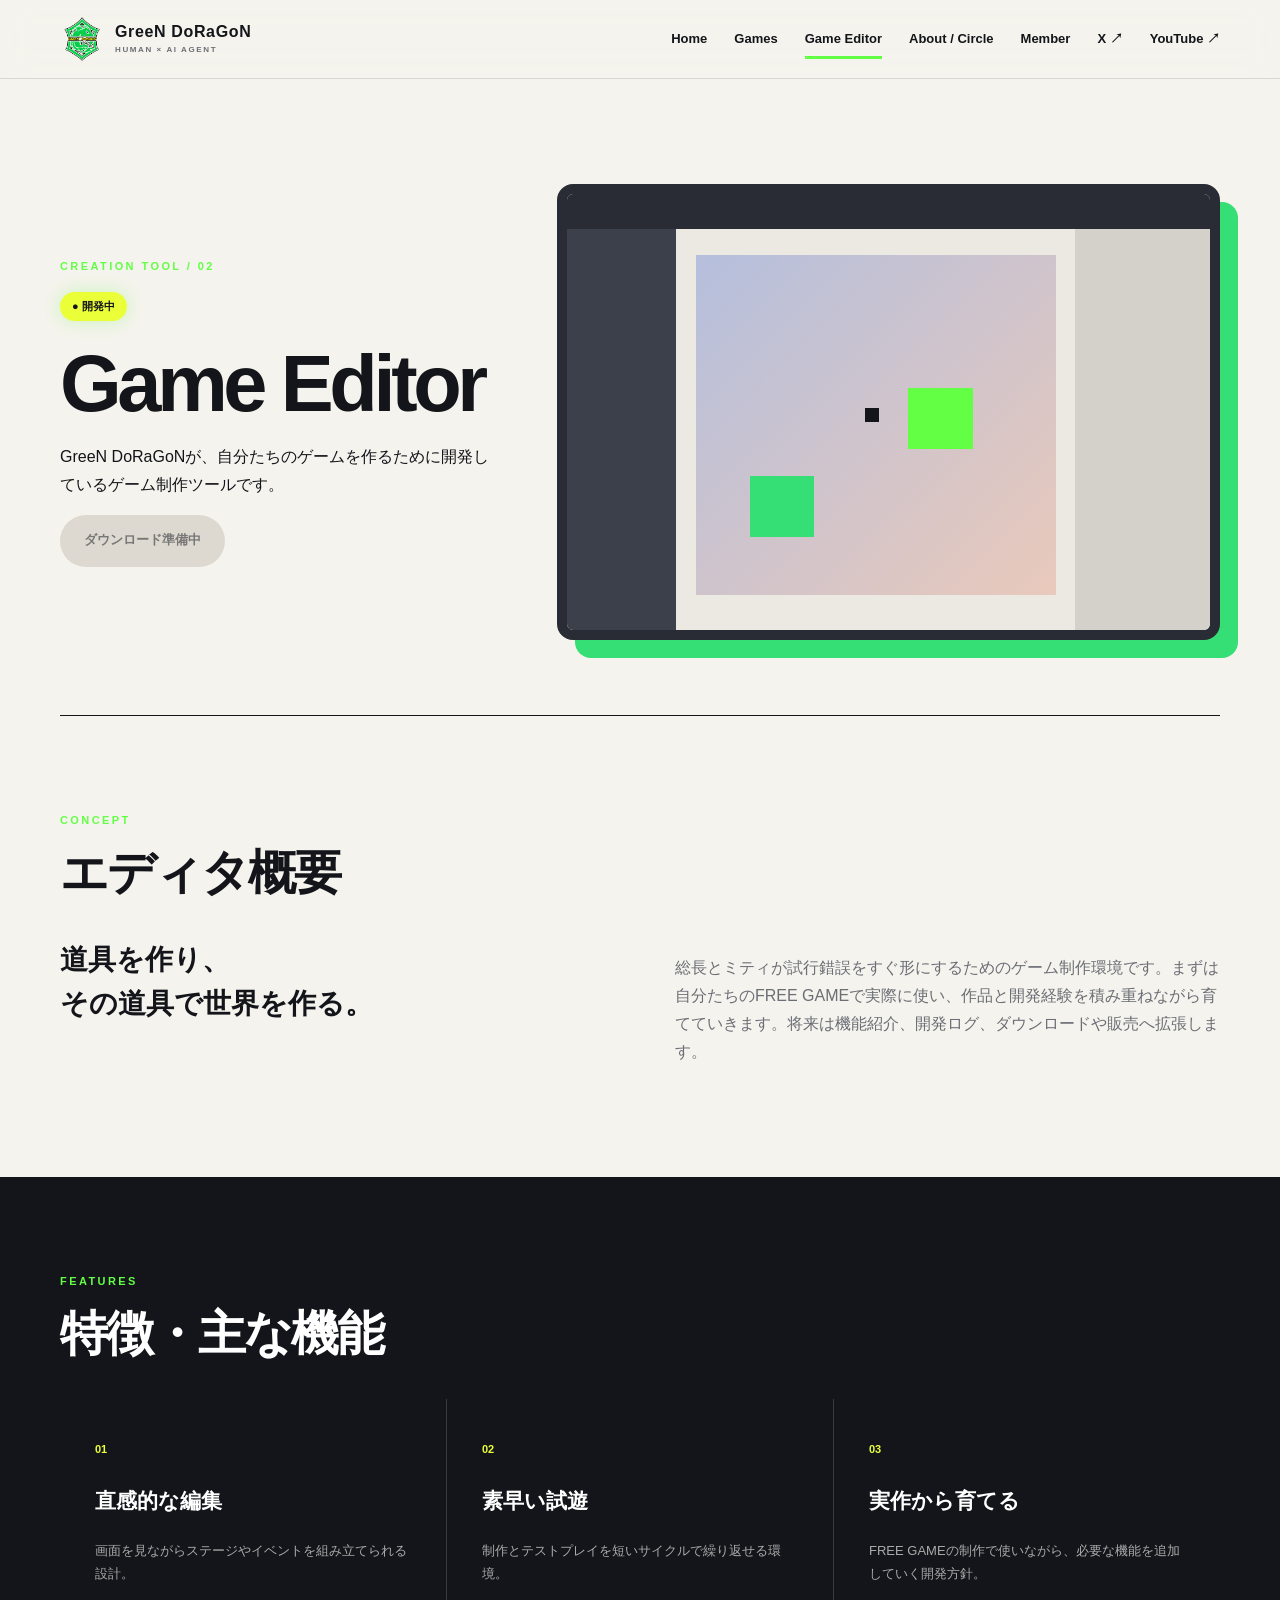
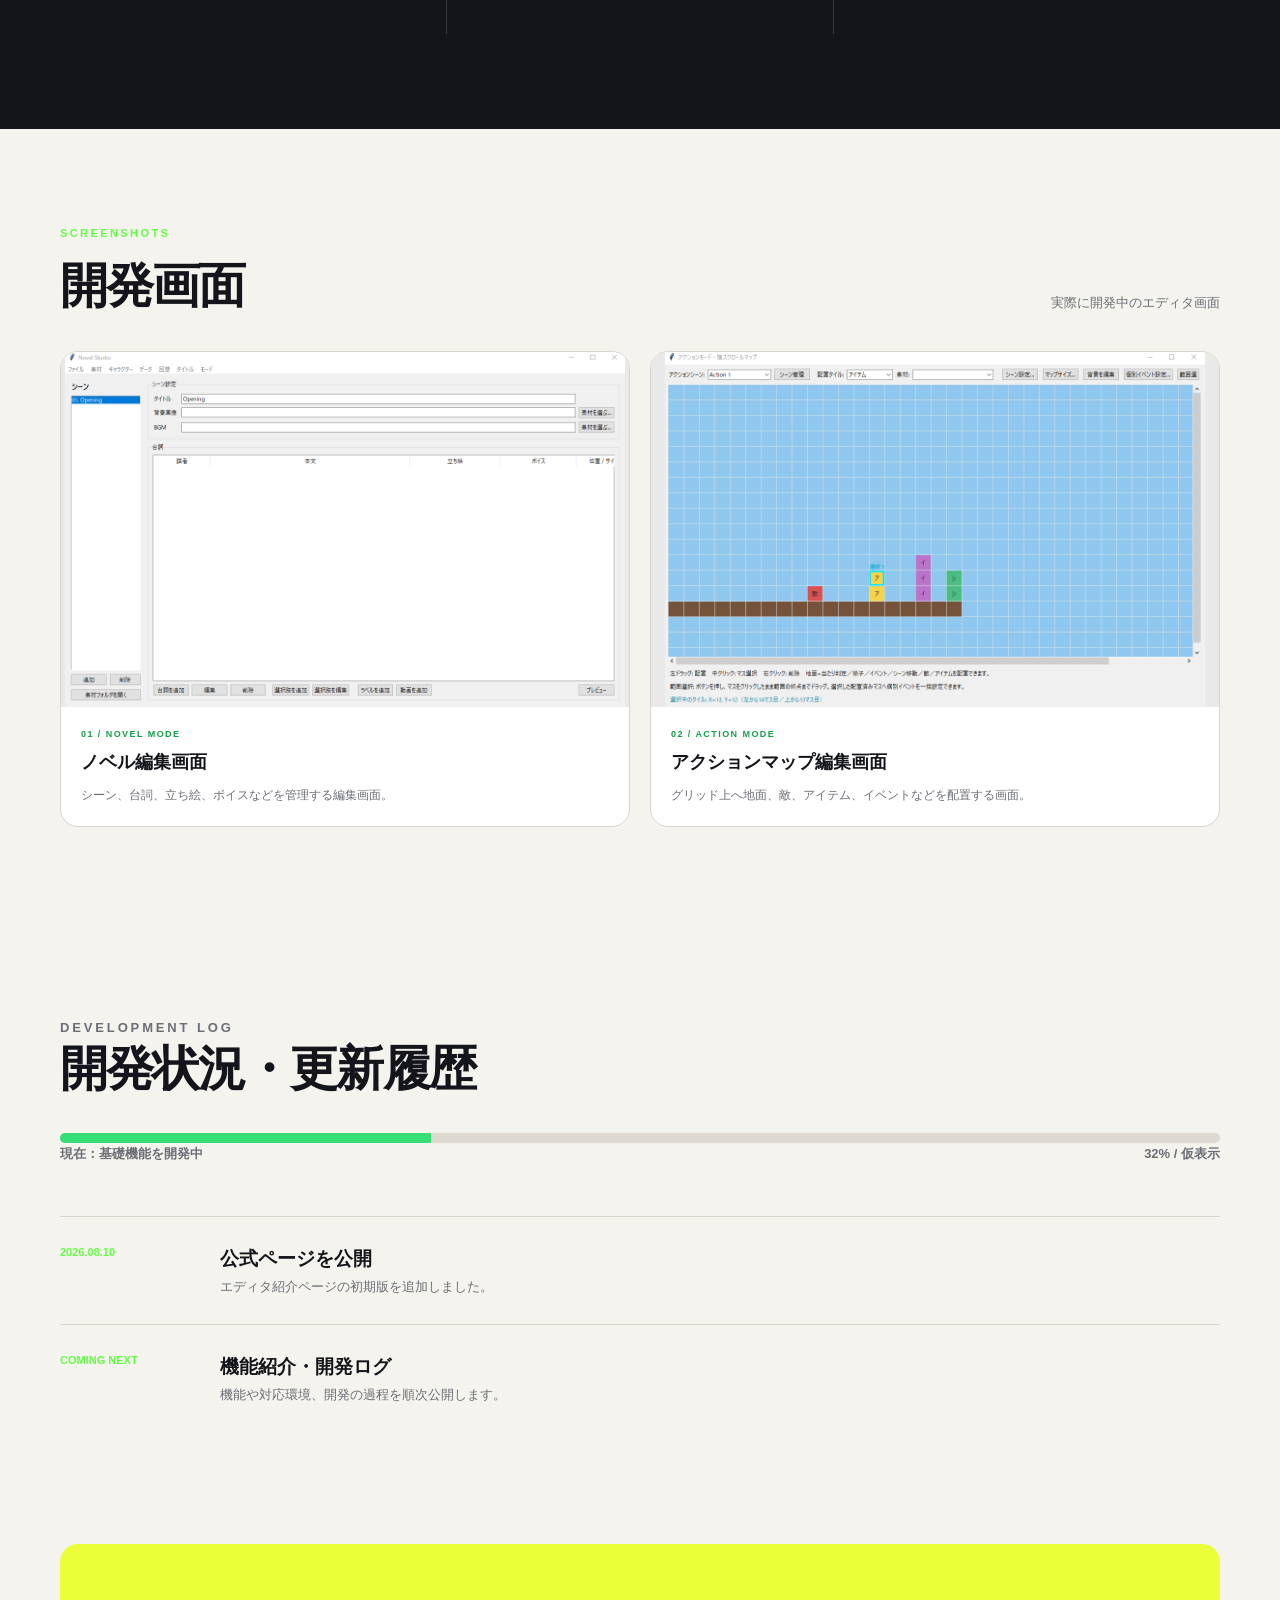
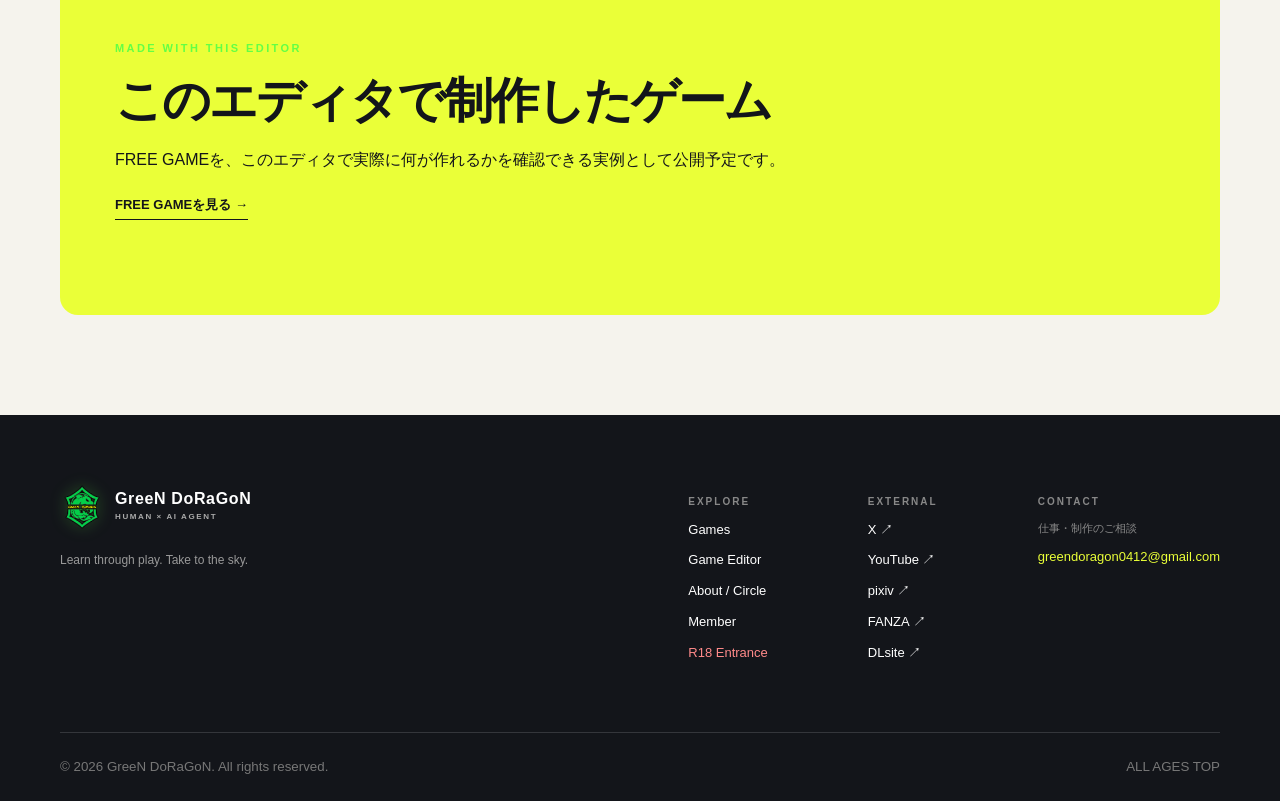
==== game-editor/index.html @ a1667270 "Add files via upload" ====
<!doctype html><html lang="ja"><head><meta charset="utf-8"><meta name="viewport" content="width=device-width, initial-scale=1"><meta name="description" content="GreeN DoRaGoNが自分たちのゲームを作るために開発しているゲーム制作エディタ。"><title>Game Editor — GreeN DoRaGoN</title><link rel="stylesheet" href="../assets/style.css"><script src="../assets/site-data.js" defer></script><script src="../assets/app.js" defer></script></head>
<body data-page="editor" data-depth="1"><a class="skip-link" href="#main">本文へ移動</a><div data-site-header></div><main id="main">
<header class="page-hero wrap editor-hero"><div><p class="eyebrow">CREATION TOOL / 02</p><span class="status">● 開発中</span><h1>Game Editor</h1><p>GreeN DoRaGoNが、自分たちのゲームを作るために開発しているゲーム制作ツールです。</p><span class="button disabled" aria-disabled="true">ダウンロード準備中</span></div><div class="editor-mock" aria-label="エディタ画面の仮イメージ"><div class="mock-top"></div><div class="mock-side"></div><div class="mock-stage"><i></i><i></i><b></b></div><div class="mock-panel"></div></div></header>
<section class="wrap section"><div class="section-head"><div><p class="eyebrow">CONCEPT</p><h2>エディタ概要</h2></div></div><div class="two-col"><p class="big-copy">道具を作り、<br>その道具で世界を作る。</p><p>総長とミティが試行錯誤をすぐ形にするためのゲーム制作環境です。まずは自分たちのFREE GAMEで実際に使い、作品と開発経験を積み重ねながら育てていきます。将来は機能紹介、開発ログ、ダウンロードや販売へ拡張します。</p></div></section>
<section class="dark-section"><div class="wrap section"><div class="section-head"><div><p class="eyebrow">FEATURES</p><h2>特徴・主な機能</h2></div></div><div class="feature-grid"><article><span>01</span><h3>直感的な編集</h3><p>画面を見ながらステージやイベントを組み立てられる設計。</p></article><article><span>02</span><h3>素早い試遊</h3><p>制作とテストプレイを短いサイクルで繰り返せる環境。</p></article><article><span>03</span><h3>実作から育てる</h3><p>FREE GAMEの制作で使いながら、必要な機能を追加していく開発方針。</p></article></div></div></section>
<section class="wrap section"><div class="section-head"><div><p class="eyebrow">SCREENSHOTS</p><h2>開発画面</h2></div><p>実際に開発中のエディタ画面</p></div><div class="shot-grid"><figure class="editor-shot"><img src="../assets/images/editor-novel-screen.png" alt="Novel Studioのシーン・台詞編集画面"><figcaption><span>01 / NOVEL MODE</span><strong>ノベル編集画面</strong><p>シーン、台詞、立ち絵、ボイスなどを管理する編集画面。</p></figcaption></figure><figure class="editor-shot"><img src="../assets/images/editor-action-map-screen.png" alt="アクションモードの横スクロールマップ編集画面"><figcaption><span>02 / ACTION MODE</span><strong>アクションマップ編集画面</strong><p>グリッド上へ地面、敵、アイテム、イベントなどを配置する画面。</p></figcaption></figure></div></section>
<section class="wrap section timeline"><div class="section-head"><div><p class="eyebrow">DEVELOPMENT LOG</p><h2>開発状況・更新履歴</h2></div></div><div class="progress"><div style="width:32%"></div></div><p class="progress-label"><span>現在：基礎機能を開発中</span><span>32% / 仮表示</span></p><ol><li><time>2026.08.10</time><div><h3>公式ページを公開</h3><p>エディタ紹介ページの初期版を追加しました。</p></div></li><li><time>COMING NEXT</time><div><h3>機能紹介・開発ログ</h3><p>機能や対応環境、開発の過程を順次公開します。</p></div></li></ol></section>
<section class="wrap section related"><p class="eyebrow">MADE WITH THIS EDITOR</p><h2>このエディタで制作したゲーム</h2><p>FREE GAMEを、このエディタで実際に何が作れるかを確認できる実例として公開予定です。</p><a class="text-link" href="../games/index.html#free-title">FREE GAMEを見る →</a></section></main><div data-site-footer></div></body></html>
---- assets/style.css ----
:root{--ink:#13151a;--paper:#f5f3ed;--white:#fff;--muted:#6b6e75;--line:#d8d5cc;--accent:#ff5b35;--acid:#d6ff42;--blue:#5d72ff;--radius:18px;--wrap:1160px}*{box-sizing:border-box}html{scroll-behavior:smooth}body{margin:0;background:var(--paper);color:var(--ink);font-family:"Yu Gothic UI","Hiragino Kaku Gothic ProN",Meiryo,sans-serif;line-height:1.75}a{color:inherit;text-decoration:none}button{font:inherit}.wrap{width:min(calc(100% - 48px),var(--wrap));margin-inline:auto}.skip-link{position:fixed;top:-80px;left:16px;z-index:99;background:#fff;padding:10px}.skip-link:focus{top:12px}.site-header{position:sticky;top:0;z-index:20;background:rgba(245,243,237,.92);backdrop-filter:blur(14px);border-bottom:1px solid #13151a20}.header-inner{height:78px;display:flex;align-items:center;justify-content:space-between}.brand{display:inline-flex;align-items:center;gap:11px;font-weight:800;letter-spacing:.04em;line-height:1.05}.brand b{display:grid;place-items:center;width:38px;height:38px;background:var(--ink);color:var(--acid);border-radius:9px;font-size:13px}.brand small{display:block;font-size:8px;letter-spacing:.2em;margin-top:5px;color:var(--muted)}nav{display:flex;align-items:center;gap:27px;font-size:13px;font-weight:700}nav a{position:relative}nav a[aria-current=page]:after{content:"";position:absolute;left:0;right:0;bottom:-9px;height:3px;background:var(--accent)}.menu-button{display:none;border:1px solid;background:transparent;padding:7px 11px;font-size:12px;font-weight:800}.hero{min-height:650px;display:grid;grid-template-columns:1.05fr .95fr;gap:72px;align-items:center;padding-block:80px}.eyebrow{font-size:11px;font-weight:900;letter-spacing:.22em;color:var(--accent);margin:0 0 14px;text-transform:uppercase}.hero h1,.page-hero h1{font-size:clamp(46px,6.2vw,82px);line-height:1.08;letter-spacing:-.055em;margin:0}.hero h1 span{color:var(--blue)}.lead{font-size:18px;max-width:660px}.hero-copy .lead{max-width:610px;margin:28px 0;color:#4c4f55}.button-row{display:flex;gap:12px;flex-wrap:wrap;margin-top:30px}.button{display:inline-flex;align-items:center;justify-content:center;min-height:52px;padding:0 24px;border-radius:99px;font-size:13px;font-weight:800}.button.primary{background:var(--ink);color:#fff}.button.ghost{border:1px solid}.button.disabled{background:#ddd9d0;color:#777;cursor:not-allowed}.art-window{position:relative;aspect-ratio:1;background:var(--ink);border-radius:34px;overflow:hidden;box-shadow:20px 20px 0 var(--acid)}.art-window:before,.art-window:after{content:"";position:absolute;border:1px solid #666;border-radius:50%}.art-window:before{width:65%;height:65%;left:17%;top:17%}.art-window:after{width:38%;height:38%;left:31%;top:31%}.art-label{position:absolute;top:24px;left:26px;color:#fff;font-size:10px;letter-spacing:.18em}.art-orbit{position:absolute;width:63%;height:19%;left:17%;top:40%;border:1px solid var(--acid);border-radius:50%;transform:rotate(-22deg)}.art-core{position:absolute;inset:0;display:grid;place-items:center;color:var(--acid);font:900 clamp(70px,10vw,130px)/1 Arial}.hero-art>p{text-align:right;font-size:11px;font-weight:900;letter-spacing:.2em;margin:20px 0}.section{padding-block:95px}.section-head,.category-head{display:flex;justify-content:space-between;align-items:end;gap:30px;margin-bottom:36px}.section-head h2,.category-head h2,.detail-copy h2,.related h2,.contact-band h2{font-size:clamp(30px,4vw,48px);line-height:1.2;letter-spacing:-.04em;margin:0}.section-head>p,.category-head>p{color:var(--muted);margin:0;font-size:13px}.news-list{border-top:1px solid}.news-list a{display:grid;grid-template-columns:110px 80px 1fr 30px;gap:20px;align-items:center;padding:22px 4px;border-bottom:1px solid var(--line)}.news-list time{font-size:12px}.news-list span{font-size:10px;font-weight:900;color:var(--accent)}.news-list strong{font-size:14px}.news-list i{font-style:normal}.portal-grid{display:grid;grid-template-columns:repeat(6,1fr);gap:16px}.portal-card{min-height:260px;border-radius:var(--radius);padding:24px;display:flex;flex-direction:column;justify-content:space-between;transition:transform .2s}.portal-card:hover{transform:translateY(-4px)}.portal-card:nth-child(1),.portal-card:nth-child(2){grid-column:span 3}.portal-card:nth-child(n+3){grid-column:span 2}.portal-games{background:var(--blue);color:white}.portal-editor{background:var(--acid)}.portal-about{background:var(--ink);color:white}.portal-social{background:#fff;border:1px solid var(--line)}.portal-no{font-size:11px;font-weight:900}.portal-card p{font-size:10px;letter-spacing:.17em;margin:0}.portal-card h3{font:900 clamp(30px,4vw,48px)/1 Arial;margin:7px 0 16px}.portal-card div>span{font-size:12px;font-weight:700}.statement{display:grid;grid-template-columns:1fr 2fr;border-top:1px solid}.statement h2{font-size:clamp(34px,5vw,62px);line-height:1.2;letter-spacing:-.04em;margin:0 0 26px}.statement>div>p{max-width:620px;color:var(--muted)}.text-link{display:inline-block;font-weight:800;font-size:13px;border-bottom:1px solid;padding-bottom:2px}.text-link.muted{color:var(--muted)}.site-footer{background:var(--ink);color:#fff;padding-top:70px}.brand.inverse b{background:var(--acid);color:var(--ink)}.brand.inverse small{color:#aaa}.footer-main{display:flex;justify-content:space-between}.footer-main>div>p{color:#999;font-size:12px}.footer-links{display:flex;gap:100px}.footer-links h2{text-transform:uppercase;font-size:10px;letter-spacing:.2em;color:#888}.footer-links a{display:block;font-size:13px;margin:8px 0}.footer-bottom{border-top:1px solid #34363b;margin-top:60px;padding-block:22px;display:flex;justify-content:space-between;color:#777}.page-hero{padding-block:105px 75px;border-bottom:1px solid}.page-hero>p:last-child{max-width:650px;color:var(--muted);font-size:17px}.game-section{padding-bottom:40px}.category-head>div{display:flex;align-items:center;gap:18px}.category-tag{display:inline-flex;padding:5px 10px;border-radius:99px;font-size:9px;font-weight:900;letter-spacing:.12em;background:var(--acid)}.category-tag.paid{background:var(--accent);color:white}.game-grid{display:grid;grid-template-columns:repeat(2,1fr);gap:46px 24px}.thumb{position:relative;display:flex;aspect-ratio:16/9;border-radius:var(--radius);overflow:hidden;padding:20px;color:white;background:#222}.thumb:before,.thumb:after{content:"";position:absolute;border-radius:50%}.thumb:before{width:55%;height:98%;right:-7%;top:2%;border:1px solid #ffffff66}.thumb:after{width:25%;height:45%;right:8%;top:27%;background:#ffffff29}.thumb-a{background:linear-gradient(135deg,#1d2040,#5d72ff)}.thumb-b{background:linear-gradient(135deg,#244338,#7ebc6e)}.thumb-c{background:linear-gradient(135deg,#3f1829,#ff5b35)}.thumb>span{font-size:10px;font-weight:900;letter-spacing:.15em;z-index:1}.thumb>b{position:absolute;left:22px;bottom:20px;font:900 clamp(24px,4vw,46px)/1 Arial;z-index:1}.thumb.disabled{filter:grayscale(.5)}.game-info{padding:18px 5px}.game-info>div{display:flex;gap:18px;font-size:10px;font-weight:800;color:var(--muted);text-transform:uppercase}.game-info h3{font-size:25px;margin:7px 0}.game-info p{color:var(--muted);font-size:14px}.r18-note{margin-block:80px;display:flex;gap:22px;border:1px solid var(--line);border-radius:var(--radius);padding:27px}.r18-note>span{display:grid;place-items:center;flex:0 0 48px;height:48px;background:var(--ink);color:#fff;border-radius:50%;font-weight:900}.r18-note h2{font-size:15px;margin:0}.r18-note p{font-size:12px;color:var(--muted);margin:5px 0}.detail{padding-block:70px 110px}.back-link{font-size:12px;font-weight:800}.detail-grid{display:grid;grid-template-columns:1.1fr .9fr;gap:60px;align-items:center;margin-top:35px}.thumb.large{aspect-ratio:4/3}.detail-grid h1{font-size:clamp(42px,6vw,70px);line-height:1;margin:22px 0}.spec-list{margin:28px 0}.spec-list div{display:grid;grid-template-columns:100px 1fr;border-top:1px solid var(--line);padding:12px 0;font-size:12px}.spec-list dt{font-weight:800}.spec-list dd{margin:0}.detail-copy{max-width:760px;margin-top:100px}.editor-hero{display:grid;grid-template-columns:.8fr 1.2fr;gap:55px;align-items:center}.status{display:inline-flex;background:var(--acid);padding:5px 12px;border-radius:99px;font-size:11px;font-weight:900;margin-bottom:20px}.editor-mock{aspect-ratio:16/11;position:relative;border:10px solid #292c34;border-radius:16px;background:#ebe9e2;overflow:hidden;box-shadow:18px 18px 0 var(--blue)}.mock-top{position:absolute;left:0;right:0;height:8%;background:#292c34}.mock-side{position:absolute;left:0;top:8%;bottom:0;width:17%;background:#3c404b}.mock-panel{position:absolute;right:0;top:8%;bottom:0;width:21%;background:#d3d1ca}.mock-stage{position:absolute;left:20%;right:24%;top:14%;bottom:8%;background:linear-gradient(135deg,#b5bfdd,#e9c9bb)}.mock-stage i{position:absolute;width:18%;height:18%;background:var(--blue);bottom:17%;left:15%}.mock-stage i:nth-child(2){left:59%;bottom:43%;background:var(--accent)}.mock-stage b{position:absolute;width:4%;height:4%;background:var(--ink);left:47%;top:45%}.two-col{display:grid;grid-template-columns:1fr 1fr;gap:70px}.big-copy{font-size:28px;font-weight:800;line-height:1.6;margin:0}.two-col>p:last-child{color:var(--muted)}.dark-section{background:var(--ink);color:white}.feature-grid{display:grid;grid-template-columns:repeat(3,1fr);gap:1px;background:#393b40}.feature-grid article{background:var(--ink);padding:35px}.feature-grid span{color:var(--acid);font-size:11px;font-weight:900}.feature-grid h3{font-size:21px}.feature-grid p{color:#aaa;font-size:13px}.shot-grid{display:grid;grid-template-columns:repeat(2,1fr);gap:20px}.shot-placeholder{aspect-ratio:16/9;background:repeating-linear-gradient(135deg,#e6e3dc,#e6e3dc 20px,#dedbd3 20px,#dedbd3 40px);display:grid;place-items:center;border-radius:var(--radius);font-size:10px;font-weight:900;letter-spacing:.2em;color:#8c8a83}.progress{height:10px;background:#ddd9d0;border-radius:99px;overflow:hidden}.progress div{height:100%;background:var(--blue)}.progress-label{display:flex;justify-content:space-between;font-size:11px;font-weight:800}.timeline ol{padding:0;list-style:none;margin-top:50px}.timeline li{display:grid;grid-template-columns:160px 1fr;border-top:1px solid var(--line);padding:26px 0}.timeline time{font-size:11px;font-weight:900;color:var(--accent)}.timeline h3,.timeline p{margin:0}.timeline p{color:var(--muted);font-size:13px}.related{background:var(--acid);border-radius:var(--radius);padding-inline:55px;margin-bottom:100px}.profile{display:grid;grid-template-columns:.8fr 1.2fr;gap:80px;align-items:center}.profile-mark{aspect-ratio:1;display:flex;align-items:center;justify-content:center;position:relative;background:var(--blue);border-radius:50%;color:#fff;font:900 clamp(75px,12vw,160px)/1 Arial}.profile-mark span{position:absolute;left:10%;bottom:8%;font:800 9px/1.4 Arial;letter-spacing:.15em}.profile h2{font-size:48px;margin:0}.profile>div:last-child>p:last-child{color:var(--muted)}.fields{display:grid;grid-template-columns:repeat(3,1fr);border-top:1px solid;border-left:1px solid}.fields article{min-height:230px;border-right:1px solid;border-bottom:1px solid;padding:28px}.fields span{font-size:10px;font-weight:900;color:var(--accent)}.fields h3{font:900 29px/1 Arial;margin:48px 0 14px}.fields p{font-size:12px;color:var(--muted)}.contact-band{display:flex;justify-content:space-between;align-items:center;border-top:1px solid}
@media(max-width:760px){.wrap{width:min(calc(100% - 32px),var(--wrap))}.header-inner{height:66px}.menu-button{display:block}nav{display:none;position:absolute;left:0;right:0;top:66px;background:var(--paper);padding:22px 16px 28px;flex-direction:column;align-items:flex-start;border-bottom:1px solid}nav.open{display:flex}.hero{grid-template-columns:1fr;gap:45px;padding-block:60px}.hero-art{max-width:430px;margin:auto}.section{padding-block:65px}.section-head,.category-head{align-items:flex-start;flex-direction:column;gap:8px}.portal-grid{grid-template-columns:1fr}.portal-card:nth-child(n){grid-column:span 1;min-height:220px}.statement,.two-col,.profile{grid-template-columns:1fr;gap:28px}.footer-main{flex-direction:column;gap:50px}.footer-links{gap:60px}.page-hero{padding-block:70px 50px}.game-grid,.detail-grid,.editor-hero,.shot-grid{grid-template-columns:1fr}.detail-grid{gap:32px}.detail-copy{margin-top:70px}.feature-grid,.fields{grid-template-columns:1fr}.timeline li{grid-template-columns:1fr;gap:8px}.related{margin-inline:16px;padding-inline:25px}.contact-band{align-items:flex-start;flex-direction:column}.news-list a{grid-template-columns:85px 60px 1fr;gap:8px}.news-list i{display:none}.profile-mark{max-width:360px}.footer-bottom{gap:20px}.editor-mock{order:-1}}
.character-art img{display:block;width:100%;height:100%;object-fit:cover;object-position:center}
:root{--color-neon-green:#63ff45;--color-neon-yellow:#eaff38;--color-neon-glow:rgba(99,255,69,.3);--accent:var(--color-neon-green);--acid:var(--color-neon-yellow);--blue:#35df76}
.brand-copy{font-size:clamp(22px,3vw,36px);font-weight:900;line-height:1.3;letter-spacing:-.03em;margin:18px 0}.brand-copy span{color:#159f4d}.circle-title{font-family:Arial,sans-serif;text-transform:none}.duo-intro{display:grid;grid-template-columns:1fr 1fr;gap:70px;border-top:1px solid var(--ink);border-bottom:1px solid var(--line)}.duo-intro h2{font-size:clamp(32px,4.4vw,54px);line-height:1.25;letter-spacing:-.04em;margin:0}.duo-intro>div:last-child{align-self:end;color:var(--muted)}.circle-manifesto{display:grid;grid-template-columns:1fr 1fr;gap:80px}.circle-manifesto h2{font-size:clamp(42px,6vw,72px);line-height:1.2;letter-spacing:-.05em;margin:0}.circle-manifesto h2 span{color:#159f4d}.circle-manifesto>div:last-child>p:not(.lead){color:var(--muted)}.story-section{background:var(--ink);color:#fff}.story-grid{display:grid;grid-template-columns:.8fr 1.2fr;gap:90px;align-items:center}.wing-mark{position:relative;aspect-ratio:1;display:grid;place-items:center}.wing-mark:before,.wing-mark:after{content:"";position:absolute;width:68%;height:38%;border:2px solid var(--color-neon-green);filter:drop-shadow(0 0 12px var(--color-neon-glow))}.wing-mark:before{left:0;border-radius:100% 5% 100% 5%;transform:rotate(28deg)}.wing-mark:after{right:0;border-radius:5% 100% 5% 100%;transform:rotate(-28deg)}.wing-mark span{z-index:1;color:var(--color-neon-yellow);font:900 clamp(65px,11vw,130px)/1 Arial}.story-grid h2{font-size:clamp(38px,5vw,62px);margin:0}.story-grid p:not(.eyebrow){color:#b8b9bd}.story-lead{font-size:21px!important;color:#fff!important;font-weight:800}.member-pair{display:grid;grid-template-columns:1fr 54px 1fr;align-items:center}.member-cross{font:900 38px/1 Arial;text-align:center;color:#159f4d}.member-card{border:1px solid var(--ink);background:#fff}.member-portrait{position:relative;aspect-ratio:4/3;display:grid;place-items:center;overflow:hidden;background:linear-gradient(135deg,#202329,#5b5f66);color:#fff}.member-portrait>span{font:900 clamp(70px,10vw,130px)/1 Arial;color:var(--color-neon-yellow)}.member-portrait small{position:absolute;left:20px;bottom:17px;font-size:9px;letter-spacing:.17em}.miti-portrait img{width:100%;height:100%;object-fit:cover;object-position:center 38%}.member-body{padding:30px}.member-no{font-size:10px;font-weight:900;letter-spacing:.18em;color:#159f4d}.member-body h3{font:900 clamp(32px,4vw,48px)/1 Arial;margin:10px 0}.member-body h3 small{font:700 13px/1 sans-serif;margin-left:10px}.member-body>strong{font-size:12px}.member-body>p:not(.member-no){color:var(--muted);font-size:13px}.member-body ul{display:flex;flex-wrap:wrap;gap:7px;list-style:none;padding:0;margin:20px 0 0}.member-body li{border:1px solid var(--line);border-radius:99px;padding:4px 9px;font-size:9px;font-weight:800}.section-intro{max-width:820px;color:var(--muted);margin:-12px 0 42px}.status,.category-tag.free{box-shadow:0 0 18px var(--color-neon-glow)}
@media(max-width:760px){.duo-intro,.circle-manifesto,.story-grid{grid-template-columns:1fr;gap:34px}.member-pair{grid-template-columns:1fr;gap:20px}.member-cross{transform:rotate(90deg)}.circle-title{font-size:clamp(52px,18vw,76px)!important}.wing-mark{max-width:320px;margin:auto}.member-portrait{aspect-ratio:16/10}}
.socho-portrait img{width:100%;height:100%;object-fit:cover;object-position:center 32%}.brand>img{display:block;width:44px;height:44px;object-fit:contain;flex:0 0 auto}.brand.inverse>img{filter:drop-shadow(0 0 8px var(--color-neon-glow))}.r18-link{color:#ff8a8a!important}.age-gate{min-height:calc(100vh - 78px);display:grid;place-items:center;padding-block:70px}.age-card{width:min(100%,720px);text-align:center;background:#fff;border:1px solid var(--ink);border-radius:var(--radius);padding:clamp(35px,7vw,75px);box-shadow:18px 18px 0 #26161b}.age-badge{display:grid;place-items:center;width:78px;height:78px;margin:0 auto 24px;border-radius:50%;background:#b8193d;color:#fff;font:900 24px/1 Arial}.age-card h1{font-size:clamp(34px,6vw,58px);line-height:1.18;margin:0 0 18px}.age-card>p{color:var(--muted);max-width:560px;margin:0 auto}.age-actions{display:flex;justify-content:center;gap:12px;flex-wrap:wrap;margin-top:34px}.button.danger{background:#b8193d;color:#fff}.r18-body{--accent:#ff4d76;--blue:#b8193d}.r18-hero{border-bottom-color:#b8193d}.r18-status{display:inline-flex;background:#b8193d;color:#fff;padding:5px 10px;border-radius:99px;font-size:10px;font-weight:900;letter-spacing:.12em}.empty-r18{border:1px dashed #a9a5a0;border-radius:var(--radius);padding:70px 30px;text-align:center}.empty-r18 h2{font-size:30px;margin:0}.empty-r18 p{color:var(--muted)}
.portal-r18{grid-column:span 6!important;min-height:190px;background:#3a1721;color:#fff;border:1px solid #b8193d}.portal-r18 .portal-no,.portal-r18 p{color:#ff8aa4}.portal-r18:hover{box-shadow:0 0 22px rgba(184,25,61,.24)}
@media(max-width:760px){.portal-r18{grid-column:span 1!important;min-height:200px}}
.r18-work-grid{display:grid;grid-template-columns:repeat(2,1fr);gap:24px}.r18-work-card{background:#fff;border:1px solid #c8c3c0;border-radius:var(--radius);overflow:hidden}.r18-work-visual{position:relative;aspect-ratio:16/9;padding:22px;color:#fff;overflow:hidden;background:#2c141c}.r18-work-visual:before,.r18-work-visual:after{content:"";position:absolute;border:1px solid #ffffff55;border-radius:50%}.r18-work-visual:before{width:60%;height:105%;right:-10%;top:-2%}.r18-work-visual:after{width:30%;height:52%;right:5%;top:24%;background:#ffffff13}.r18-work-visual.visual-one{background:linear-gradient(135deg,#210f17,#b8193d)}.r18-work-visual.visual-two{background:linear-gradient(135deg,#151228,#7040a0)}.r18-work-visual span{position:relative;z-index:1;font-size:10px;font-weight:900;letter-spacing:.15em}.r18-work-visual b{position:absolute;z-index:1;left:22px;bottom:18px;font:900 clamp(24px,3.5vw,42px)/1 Arial}.r18-work-body{padding:26px}.work-label{font-size:9px!important;font-weight:900;letter-spacing:.14em;color:#b8193d!important}.r18-work-body h3{font-size:clamp(20px,2.4vw,28px);line-height:1.5;margin:10px 0}.r18-work-body>p{font-size:13px;color:var(--muted)}.store-buttons{display:grid;grid-template-columns:1fr 1fr;gap:9px;margin-top:22px}.store-button{display:flex;justify-content:center;align-items:center;min-height:48px;border-radius:10px;font-size:12px;font-weight:900}.store-button.dlsite{background:#2477d4;color:#fff}.store-button.fanza{background:#ea1f50;color:#fff}.r18-exit{display:flex;gap:12px;justify-content:center;padding-block:0 90px}@media(max-width:760px){.r18-work-grid{grid-template-columns:1fr}.store-buttons{grid-template-columns:1fr}.r18-exit{flex-wrap:wrap}}
.r18-work-visual.actual-art{padding:0;background:#17171b}.r18-work-visual.actual-art:before,.r18-work-visual.actual-art:after{display:none}.r18-work-visual.actual-art img{display:block;width:100%;height:100%;object-fit:cover;object-position:center}
.editor-shot{margin:0;background:#fff;border:1px solid var(--line);border-radius:var(--radius);overflow:hidden}.editor-shot img{display:block;width:100%;height:auto;aspect-ratio:16/10;object-fit:contain;background:#e9e9e9}.editor-shot figcaption{padding:20px}.editor-shot figcaption span{display:block;font-size:9px;font-weight:900;letter-spacing:.16em;color:#159f4d}.editor-shot figcaption strong{display:block;font-size:18px;margin-top:5px}.editor-shot figcaption p{font-size:12px;color:var(--muted);margin:6px 0 0}
.portfolio-section{background:#e9e7df;border-block:1px solid var(--ink)}.portfolio-heading{display:grid;grid-template-columns:1.2fr .8fr;gap:60px;align-items:end;margin-bottom:50px}.portfolio-heading h2{font-size:clamp(38px,5vw,62px);line-height:1.15;letter-spacing:-.05em;margin:0}.portfolio-heading>div:first-child>p:last-child{max-width:700px;color:var(--muted)}.portfolio-stats{display:grid;grid-template-columns:repeat(3,1fr);border:1px solid var(--ink);background:var(--ink);gap:1px}.portfolio-stats>div{background:var(--paper);padding:20px 14px}.portfolio-stats strong{display:block;font:900 30px/1 Arial;color:#159f4d}.portfolio-stats span{display:block;font-size:9px;font-weight:800;line-height:1.5;margin-top:8px}.portfolio-grid{display:grid;grid-template-columns:repeat(2,1fr);gap:18px}.portfolio-card{background:var(--paper);border:1px solid #bbb7ae;border-radius:var(--radius);padding:30px}.portfolio-card.featured{border-top:5px solid var(--color-neon-green)}.portfolio-card.wide{grid-column:span 2}.portfolio-no{font-size:9px!important;font-weight:900;letter-spacing:.16em;color:#159f4d!important}.portfolio-card h3{font-size:clamp(24px,3vw,34px);line-height:1.25;margin:9px 0 18px}.portfolio-card h4{font-size:15px;margin:0 0 10px}.portfolio-card>p:not(.portfolio-no),.portfolio-split p,.creative-list p{font-size:13px;color:var(--muted)}.portfolio-card ul{padding-left:20px;margin:18px 0}.portfolio-card li{font-size:12px;margin:6px 0}.skill-tags{display:flex;flex-wrap:wrap;gap:7px;margin-top:22px}.skill-tags span{background:#fff;border:1px solid var(--line);border-radius:99px;padding:5px 10px;font-size:9px;font-weight:800}.portfolio-split{display:grid;grid-template-columns:1fr 1fr;gap:55px}.portfolio-note{font-size:10px!important;border-top:1px solid var(--line);padding-top:13px;margin-top:20px}.creative-list{display:grid;grid-template-columns:1fr 1fr;gap:14px}.creative-list>div{border-top:1px solid var(--ink);padding-top:10px}.creative-list strong{font-size:10px;letter-spacing:.12em;color:#159f4d}.creative-list p{margin:5px 0}.current-projects{margin-top:18px;padding:34px;border-radius:var(--radius);background:var(--ink);color:#fff;display:grid;grid-template-columns:.7fr 1.3fr;gap:40px}.current-projects h3{font-size:34px;margin:0}.current-projects ul{display:grid;grid-template-columns:1fr 1fr;gap:9px 30px;margin:0;padding-left:20px}.current-projects li{font-size:12px;color:#ccc}
@media(max-width:760px){.portfolio-heading,.portfolio-grid,.portfolio-split,.current-projects{grid-template-columns:1fr}.portfolio-card.wide{grid-column:span 1}.portfolio-stats{grid-template-columns:repeat(3,1fr)}.portfolio-stats>div{padding:14px 8px}.portfolio-stats strong{font-size:24px}.creative-list,.current-projects ul{grid-template-columns:1fr}.portfolio-card{padding:24px}}
.footer-links{flex-wrap:wrap}.footer-contact{max-width:250px}.footer-contact p{font-size:11px;color:#888;margin:0 0 6px}.footer-contact a{overflow-wrap:anywhere;color:var(--color-neon-yellow)}.contact-band>div:first-child>p:last-child{font-size:13px;color:var(--muted)}
@media(prefers-reduced-motion:reduce){html{scroll-behavior:auto}.portal-card{transition:none}}
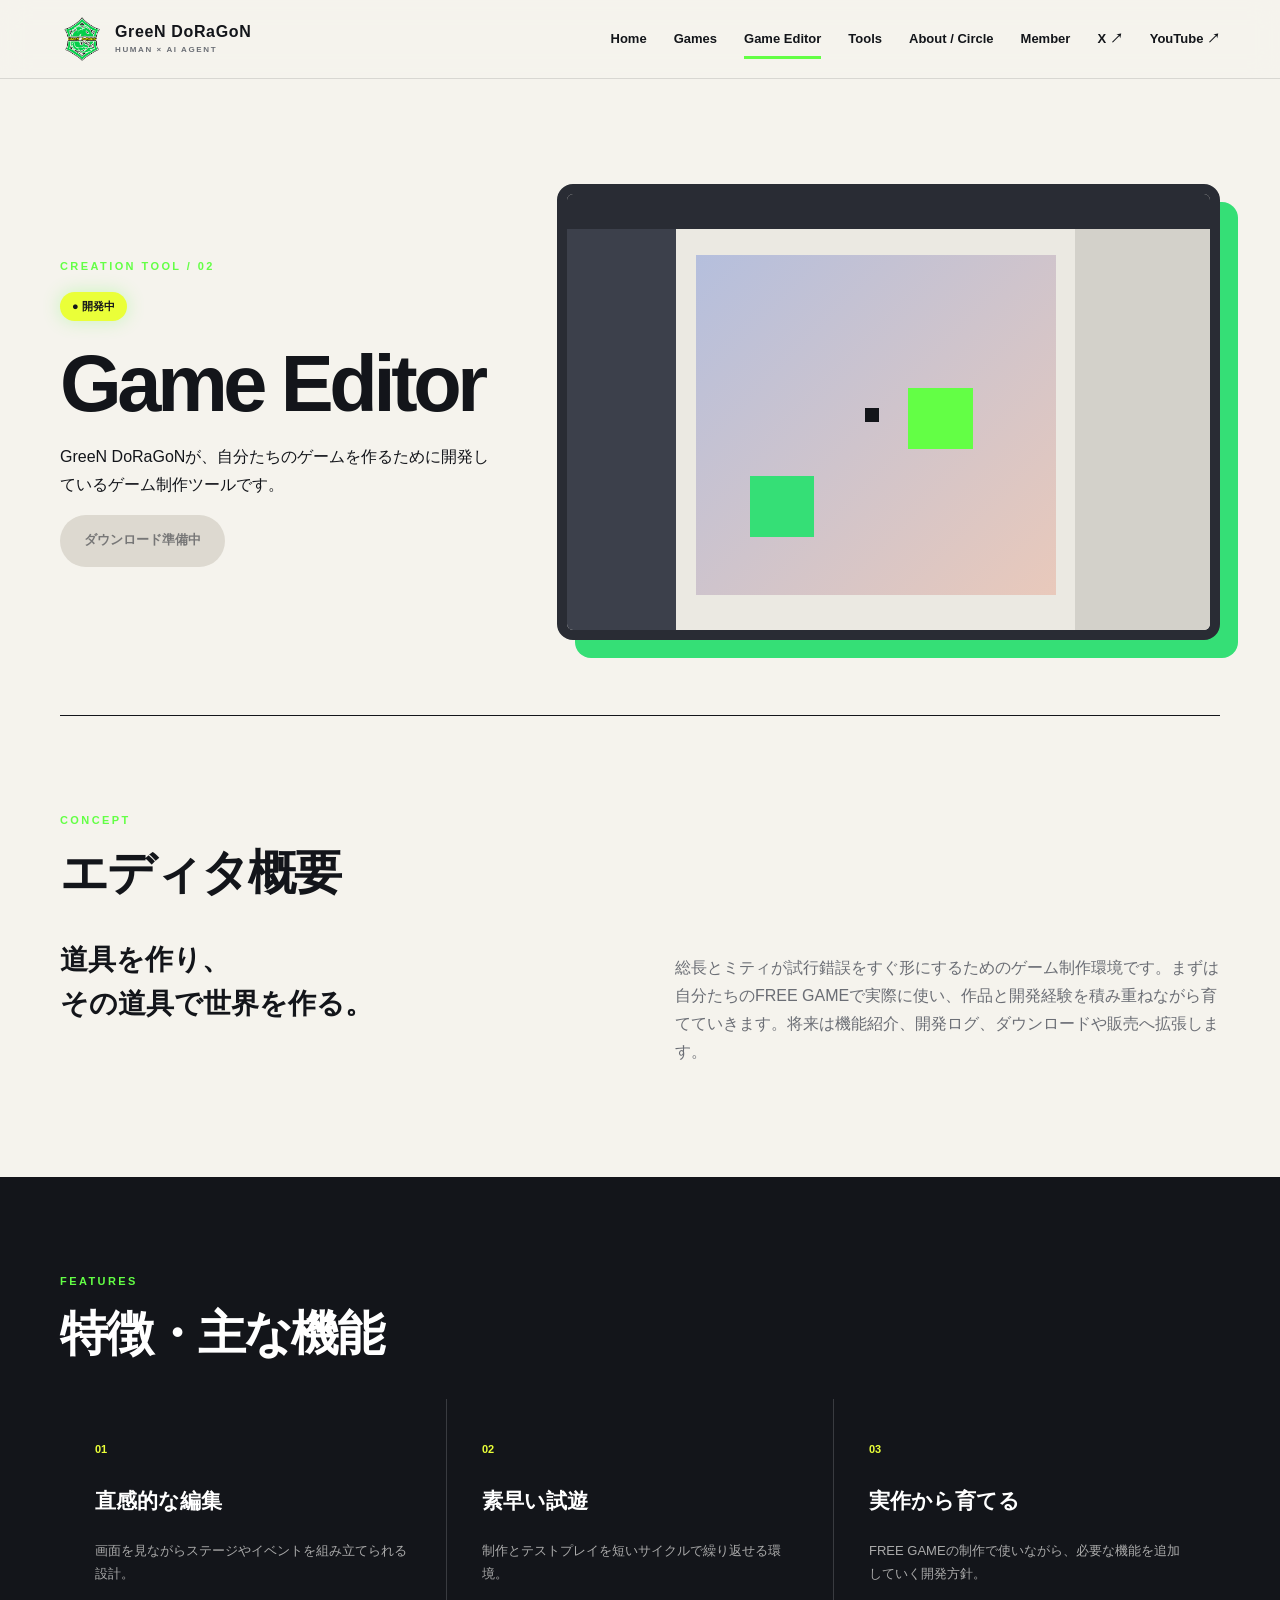
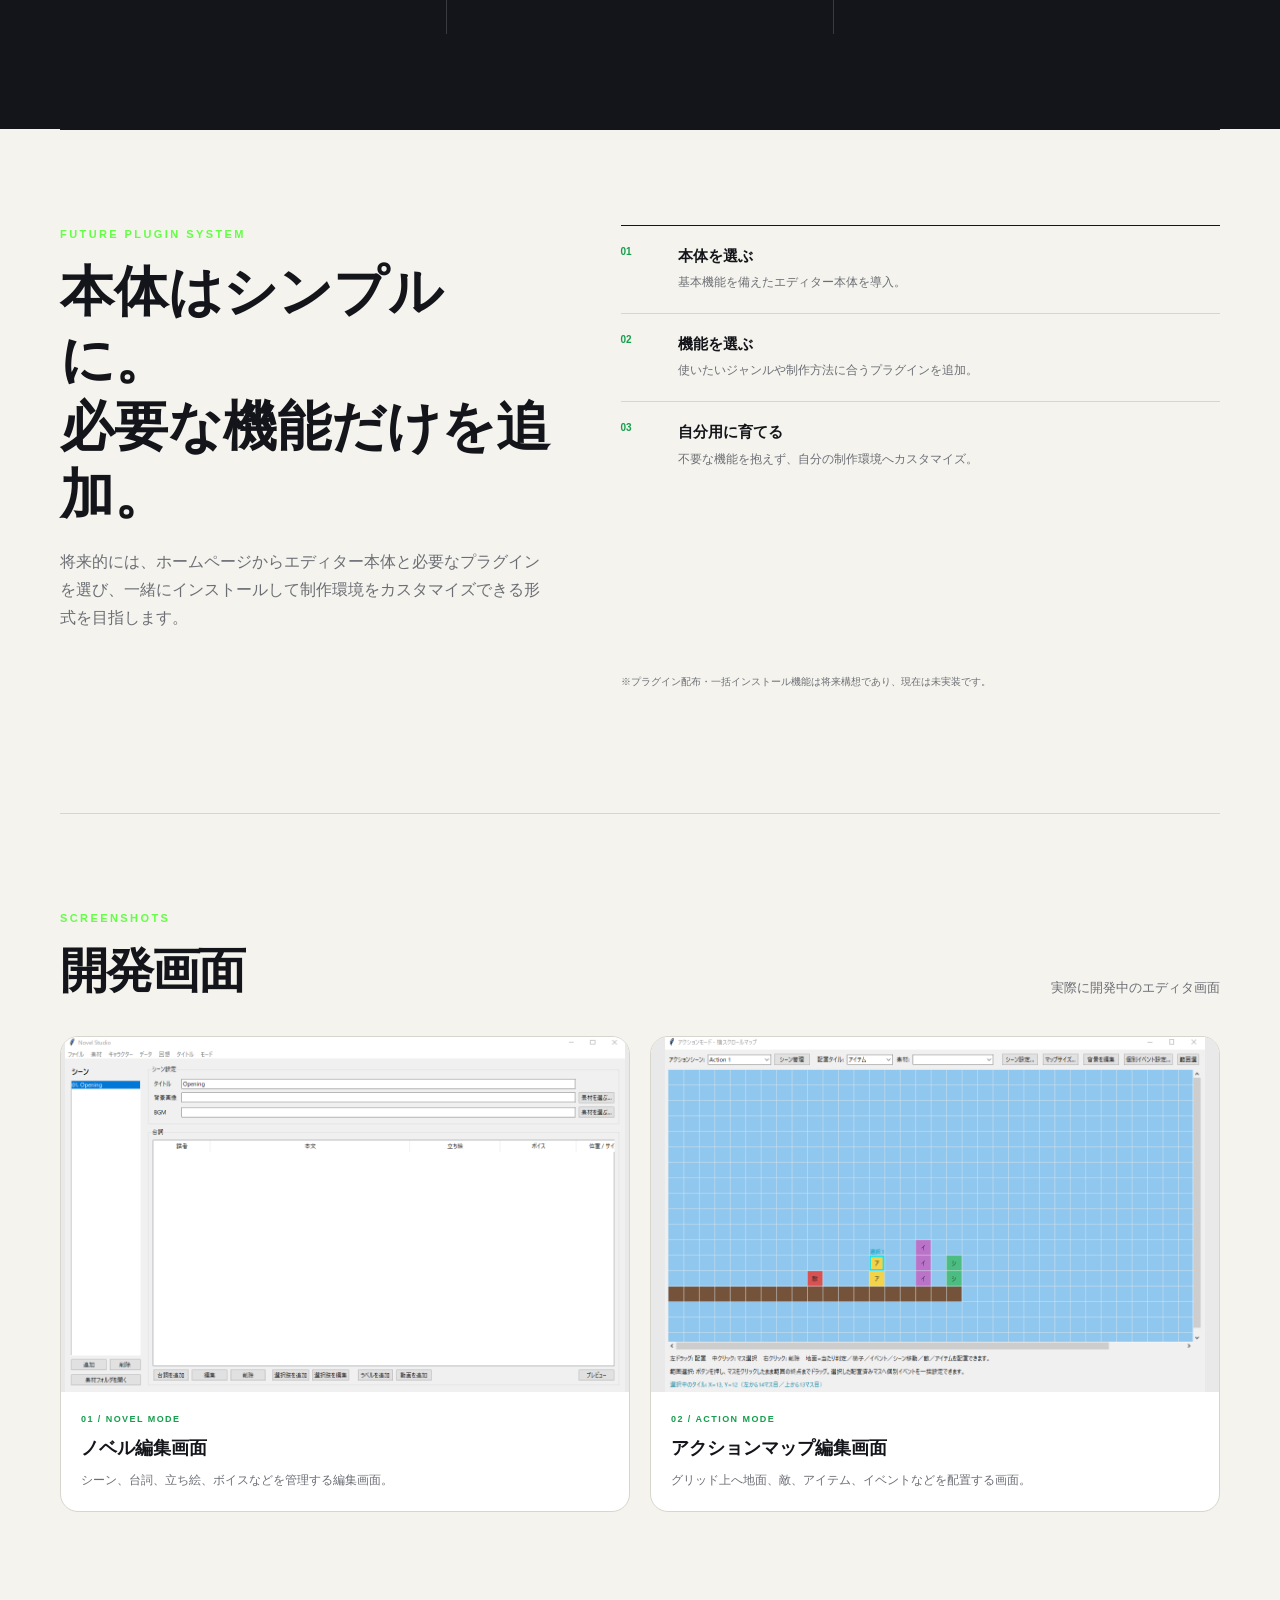
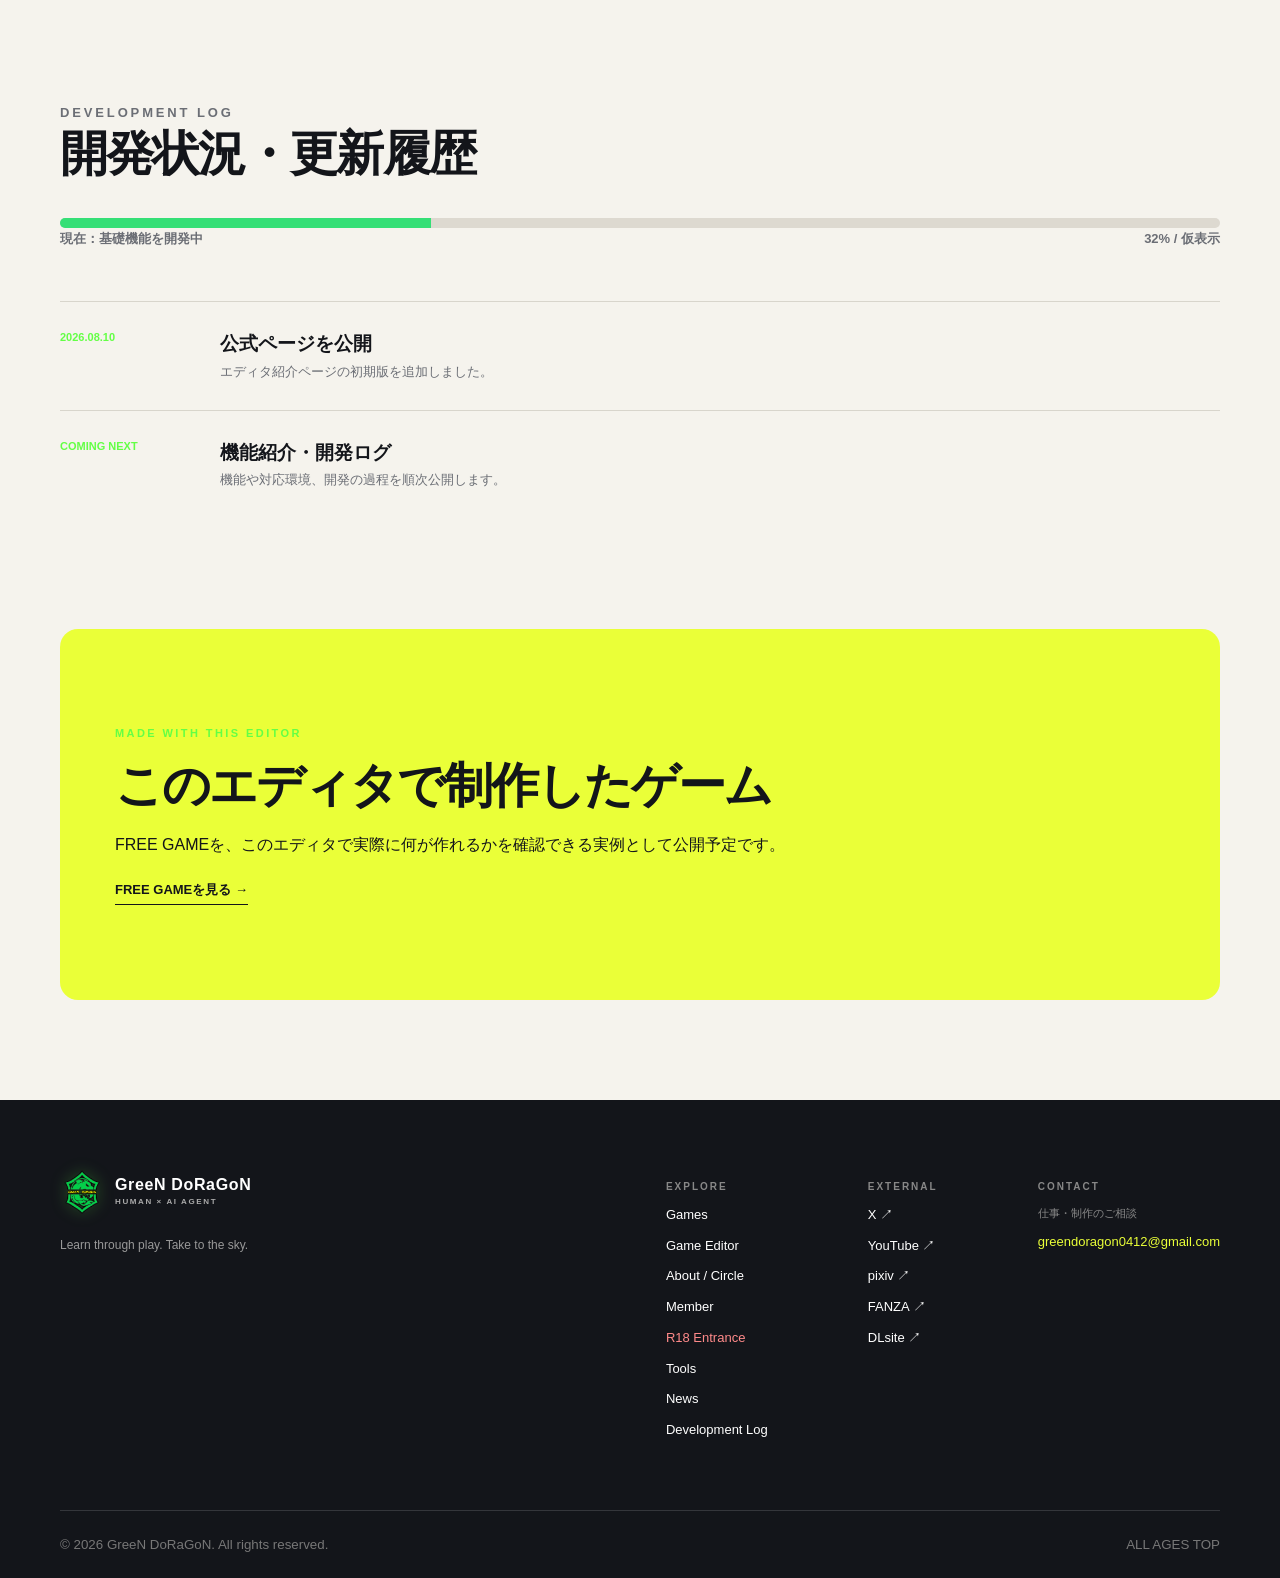
==== commit 7887ca91: "Add tools showcase and plugin roadmap" ====
--- a/game-editor/index.html
+++ b/game-editor/index.html
@@ -1,8 +1,10 @@
+
 <!doctype html><html lang="ja"><head><meta charset="utf-8"><meta name="viewport" content="width=device-width, initial-scale=1"><meta name="description" content="GreeN DoRaGoNが自分たちのゲームを作るために開発しているゲーム制作エディタ。"><title>Game Editor — GreeN DoRaGoN</title><link rel="stylesheet" href="../assets/style.css"><script src="../assets/site-data.js" defer></script><script src="../assets/app.js" defer></script></head>
 <body data-page="editor" data-depth="1"><a class="skip-link" href="#main">本文へ移動</a><div data-site-header></div><main id="main">
 <header class="page-hero wrap editor-hero"><div><p class="eyebrow">CREATION TOOL / 02</p><span class="status">● 開発中</span><h1>Game Editor</h1><p>GreeN DoRaGoNが、自分たちのゲームを作るために開発しているゲーム制作ツールです。</p><span class="button disabled" aria-disabled="true">ダウンロード準備中</span></div><div class="editor-mock" aria-label="エディタ画面の仮イメージ"><div class="mock-top"></div><div class="mock-side"></div><div class="mock-stage"><i></i><i></i><b></b></div><div class="mock-panel"></div></div></header>
 <section class="wrap section"><div class="section-head"><div><p class="eyebrow">CONCEPT</p><h2>エディタ概要</h2></div></div><div class="two-col"><p class="big-copy">道具を作り、<br>その道具で世界を作る。</p><p>総長とミティが試行錯誤をすぐ形にするためのゲーム制作環境です。まずは自分たちのFREE GAMEで実際に使い、作品と開発経験を積み重ねながら育てていきます。将来は機能紹介、開発ログ、ダウンロードや販売へ拡張します。</p></div></section>
 <section class="dark-section"><div class="wrap section"><div class="section-head"><div><p class="eyebrow">FEATURES</p><h2>特徴・主な機能</h2></div></div><div class="feature-grid"><article><span>01</span><h3>直感的な編集</h3><p>画面を見ながらステージやイベントを組み立てられる設計。</p></article><article><span>02</span><h3>素早い試遊</h3><p>制作とテストプレイを短いサイクルで繰り返せる環境。</p></article><article><span>03</span><h3>実作から育てる</h3><p>FREE GAMEの制作で使いながら、必要な機能を追加していく開発方針。</p></article></div></div></section>
+<section class="wrap section plugin-vision"><div><p class="eyebrow">FUTURE PLUGIN SYSTEM</p><h2>本体はシンプルに。<br>必要な機能だけを追加。</h2><p>将来的には、ホームページからエディター本体と必要なプラグインを選び、一緒にインストールして制作環境をカスタマイズできる形式を目指します。</p></div><ol><li><span>01</span><strong>本体を選ぶ</strong><p>基本機能を備えたエディター本体を導入。</p></li><li><span>02</span><strong>機能を選ぶ</strong><p>使いたいジャンルや制作方法に合うプラグインを追加。</p></li><li><span>03</span><strong>自分用に育てる</strong><p>不要な機能を抱えず、自分の制作環境へカスタマイズ。</p></li></ol><small>※プラグイン配布・一括インストール機能は将来構想であり、現在は未実装です。</small></section>
 <section class="wrap section"><div class="section-head"><div><p class="eyebrow">SCREENSHOTS</p><h2>開発画面</h2></div><p>実際に開発中のエディタ画面</p></div><div class="shot-grid"><figure class="editor-shot"><img src="../assets/images/editor-novel-screen.png" alt="Novel Studioのシーン・台詞編集画面"><figcaption><span>01 / NOVEL MODE</span><strong>ノベル編集画面</strong><p>シーン、台詞、立ち絵、ボイスなどを管理する編集画面。</p></figcaption></figure><figure class="editor-shot"><img src="../assets/images/editor-action-map-screen.png" alt="アクションモードの横スクロールマップ編集画面"><figcaption><span>02 / ACTION MODE</span><strong>アクションマップ編集画面</strong><p>グリッド上へ地面、敵、アイテム、イベントなどを配置する画面。</p></figcaption></figure></div></section>
 <section class="wrap section timeline"><div class="section-head"><div><p class="eyebrow">DEVELOPMENT LOG</p><h2>開発状況・更新履歴</h2></div></div><div class="progress"><div style="width:32%"></div></div><p class="progress-label"><span>現在：基礎機能を開発中</span><span>32% / 仮表示</span></p><ol><li><time>2026.08.10</time><div><h3>公式ページを公開</h3><p>エディタ紹介ページの初期版を追加しました。</p></div></li><li><time>COMING NEXT</time><div><h3>機能紹介・開発ログ</h3><p>機能や対応環境、開発の過程を順次公開します。</p></div></li></ol></section>
 <section class="wrap section related"><p class="eyebrow">MADE WITH THIS EDITOR</p><h2>このエディタで制作したゲーム</h2><p>FREE GAMEを、このエディタで実際に何が作れるかを確認できる実例として公開予定です。</p><a class="text-link" href="../games/index.html#free-title">FREE GAMEを見る →</a></section></main><div data-site-footer></div></body></html>
--- a/assets/style.css
+++ b/assets/style.css
@@ -1,6 +1,7 @@
+
 :root{--ink:#13151a;--paper:#f5f3ed;--white:#fff;--muted:#6b6e75;--line:#d8d5cc;--accent:#ff5b35;--acid:#d6ff42;--blue:#5d72ff;--radius:18px;--wrap:1160px}*{box-sizing:border-box}html{scroll-behavior:smooth}body{margin:0;background:var(--paper);color:var(--ink);font-family:"Yu Gothic UI","Hiragino Kaku Gothic ProN",Meiryo,sans-serif;line-height:1.75}a{color:inherit;text-decoration:none}button{font:inherit}.wrap{width:min(calc(100% - 48px),var(--wrap));margin-inline:auto}.skip-link{position:fixed;top:-80px;left:16px;z-index:99;background:#fff;padding:10px}.skip-link:focus{top:12px}.site-header{position:sticky;top:0;z-index:20;background:rgba(245,243,237,.92);backdrop-filter:blur(14px);border-bottom:1px solid #13151a20}.header-inner{height:78px;display:flex;align-items:center;justify-content:space-between}.brand{display:inline-flex;align-items:center;gap:11px;font-weight:800;letter-spacing:.04em;line-height:1.05}.brand b{display:grid;place-items:center;width:38px;height:38px;background:var(--ink);color:var(--acid);border-radius:9px;font-size:13px}.brand small{display:block;font-size:8px;letter-spacing:.2em;margin-top:5px;color:var(--muted)}nav{display:flex;align-items:center;gap:27px;font-size:13px;font-weight:700}nav a{position:relative}nav a[aria-current=page]:after{content:"";position:absolute;left:0;right:0;bottom:-9px;height:3px;background:var(--accent)}.menu-button{display:none;border:1px solid;background:transparent;padding:7px 11px;font-size:12px;font-weight:800}.hero{min-height:650px;display:grid;grid-template-columns:1.05fr .95fr;gap:72px;align-items:center;padding-block:80px}.eyebrow{font-size:11px;font-weight:900;letter-spacing:.22em;color:var(--accent);margin:0 0 14px;text-transform:uppercase}.hero h1,.page-hero h1{font-size:clamp(46px,6.2vw,82px);line-height:1.08;letter-spacing:-.055em;margin:0}.hero h1 span{color:var(--blue)}.lead{font-size:18px;max-width:660px}.hero-copy .lead{max-width:610px;margin:28px 0;color:#4c4f55}.button-row{display:flex;gap:12px;flex-wrap:wrap;margin-top:30px}.button{display:inline-flex;align-items:center;justify-content:center;min-height:52px;padding:0 24px;border-radius:99px;font-size:13px;font-weight:800}.button.primary{background:var(--ink);color:#fff}.button.ghost{border:1px solid}.button.disabled{background:#ddd9d0;color:#777;cursor:not-allowed}.art-window{position:relative;aspect-ratio:1;background:var(--ink);border-radius:34px;overflow:hidden;box-shadow:20px 20px 0 var(--acid)}.art-window:before,.art-window:after{content:"";position:absolute;border:1px solid #666;border-radius:50%}.art-window:before{width:65%;height:65%;left:17%;top:17%}.art-window:after{width:38%;height:38%;left:31%;top:31%}.art-label{position:absolute;top:24px;left:26px;color:#fff;font-size:10px;letter-spacing:.18em}.art-orbit{position:absolute;width:63%;height:19%;left:17%;top:40%;border:1px solid var(--acid);border-radius:50%;transform:rotate(-22deg)}.art-core{position:absolute;inset:0;display:grid;place-items:center;color:var(--acid);font:900 clamp(70px,10vw,130px)/1 Arial}.hero-art>p{text-align:right;font-size:11px;font-weight:900;letter-spacing:.2em;margin:20px 0}.section{padding-block:95px}.section-head,.category-head{display:flex;justify-content:space-between;align-items:end;gap:30px;margin-bottom:36px}.section-head h2,.category-head h2,.detail-copy h2,.related h2,.contact-band h2{font-size:clamp(30px,4vw,48px);line-height:1.2;letter-spacing:-.04em;margin:0}.section-head>p,.category-head>p{color:var(--muted);margin:0;font-size:13px}.news-list{border-top:1px solid}.news-list a{display:grid;grid-template-columns:110px 80px 1fr 30px;gap:20px;align-items:center;padding:22px 4px;border-bottom:1px solid var(--line)}.news-list time{font-size:12px}.news-list span{font-size:10px;font-weight:900;color:var(--accent)}.news-list strong{font-size:14px}.news-list i{font-style:normal}.portal-grid{display:grid;grid-template-columns:repeat(6,1fr);gap:16px}.portal-card{min-height:260px;border-radius:var(--radius);padding:24px;display:flex;flex-direction:column;justify-content:space-between;transition:transform .2s}.portal-card:hover{transform:translateY(-4px)}.portal-card:nth-child(1),.portal-card:nth-child(2){grid-column:span 3}.portal-card:nth-child(n+3){grid-column:span 2}.portal-games{background:var(--blue);color:white}.portal-editor{background:var(--acid)}.portal-about{background:var(--ink);color:white}.portal-social{background:#fff;border:1px solid var(--line)}.portal-no{font-size:11px;font-weight:900}.portal-card p{font-size:10px;letter-spacing:.17em;margin:0}.portal-card h3{font:900 clamp(30px,4vw,48px)/1 Arial;margin:7px 0 16px}.portal-card div>span{font-size:12px;font-weight:700}.statement{display:grid;grid-template-columns:1fr 2fr;border-top:1px solid}.statement h2{font-size:clamp(34px,5vw,62px);line-height:1.2;letter-spacing:-.04em;margin:0 0 26px}.statement>div>p{max-width:620px;color:var(--muted)}.text-link{display:inline-block;font-weight:800;font-size:13px;border-bottom:1px solid;padding-bottom:2px}.text-link.muted{color:var(--muted)}.site-footer{background:var(--ink);color:#fff;padding-top:70px}.brand.inverse b{background:var(--acid);color:var(--ink)}.brand.inverse small{color:#aaa}.footer-main{display:flex;justify-content:space-between}.footer-main>div>p{color:#999;font-size:12px}.footer-links{display:flex;gap:100px}.footer-links h2{text-transform:uppercase;font-size:10px;letter-spacing:.2em;color:#888}.footer-links a{display:block;font-size:13px;margin:8px 0}.footer-bottom{border-top:1px solid #34363b;margin-top:60px;padding-block:22px;display:flex;justify-content:space-between;color:#777}.page-hero{padding-block:105px 75px;border-bottom:1px solid}.page-hero>p:last-child{max-width:650px;color:var(--muted);font-size:17px}.game-section{padding-bottom:40px}.category-head>div{display:flex;align-items:center;gap:18px}.category-tag{display:inline-flex;padding:5px 10px;border-radius:99px;font-size:9px;font-weight:900;letter-spacing:.12em;background:var(--acid)}.category-tag.paid{background:var(--accent);color:white}.game-grid{display:grid;grid-template-columns:repeat(2,1fr);gap:46px 24px}.thumb{position:relative;display:flex;aspect-ratio:16/9;border-radius:var(--radius);overflow:hidden;padding:20px;color:white;background:#222}.thumb:before,.thumb:after{content:"";position:absolute;border-radius:50%}.thumb:before{width:55%;height:98%;right:-7%;top:2%;border:1px solid #ffffff66}.thumb:after{width:25%;height:45%;right:8%;top:27%;background:#ffffff29}.thumb-a{background:linear-gradient(135deg,#1d2040,#5d72ff)}.thumb-b{background:linear-gradient(135deg,#244338,#7ebc6e)}.thumb-c{background:linear-gradient(135deg,#3f1829,#ff5b35)}.thumb>span{font-size:10px;font-weight:900;letter-spacing:.15em;z-index:1}.thumb>b{position:absolute;left:22px;bottom:20px;font:900 clamp(24px,4vw,46px)/1 Arial;z-index:1}.thumb.disabled{filter:grayscale(.5)}.game-info{padding:18px 5px}.game-info>div{display:flex;gap:18px;font-size:10px;font-weight:800;color:var(--muted);text-transform:uppercase}.game-info h3{font-size:25px;margin:7px 0}.game-info p{color:var(--muted);font-size:14px}.r18-note{margin-block:80px;display:flex;gap:22px;border:1px solid var(--line);border-radius:var(--radius);padding:27px}.r18-note>span{display:grid;place-items:center;flex:0 0 48px;height:48px;background:var(--ink);color:#fff;border-radius:50%;font-weight:900}.r18-note h2{font-size:15px;margin:0}.r18-note p{font-size:12px;color:var(--muted);margin:5px 0}.detail{padding-block:70px 110px}.back-link{font-size:12px;font-weight:800}.detail-grid{display:grid;grid-template-columns:1.1fr .9fr;gap:60px;align-items:center;margin-top:35px}.thumb.large{aspect-ratio:4/3}.detail-grid h1{font-size:clamp(42px,6vw,70px);line-height:1;margin:22px 0}.spec-list{margin:28px 0}.spec-list div{display:grid;grid-template-columns:100px 1fr;border-top:1px solid var(--line);padding:12px 0;font-size:12px}.spec-list dt{font-weight:800}.spec-list dd{margin:0}.detail-copy{max-width:760px;margin-top:100px}.editor-hero{display:grid;grid-template-columns:.8fr 1.2fr;gap:55px;align-items:center}.status{display:inline-flex;background:var(--acid);padding:5px 12px;border-radius:99px;font-size:11px;font-weight:900;margin-bottom:20px}.editor-mock{aspect-ratio:16/11;position:relative;border:10px solid #292c34;border-radius:16px;background:#ebe9e2;overflow:hidden;box-shadow:18px 18px 0 var(--blue)}.mock-top{position:absolute;left:0;right:0;height:8%;background:#292c34}.mock-side{position:absolute;left:0;top:8%;bottom:0;width:17%;background:#3c404b}.mock-panel{position:absolute;right:0;top:8%;bottom:0;width:21%;background:#d3d1ca}.mock-stage{position:absolute;left:20%;right:24%;top:14%;bottom:8%;background:linear-gradient(135deg,#b5bfdd,#e9c9bb)}.mock-stage i{position:absolute;width:18%;height:18%;background:var(--blue);bottom:17%;left:15%}.mock-stage i:nth-child(2){left:59%;bottom:43%;background:var(--accent)}.mock-stage b{position:absolute;width:4%;height:4%;background:var(--ink);left:47%;top:45%}.two-col{display:grid;grid-template-columns:1fr 1fr;gap:70px}.big-copy{font-size:28px;font-weight:800;line-height:1.6;margin:0}.two-col>p:last-child{color:var(--muted)}.dark-section{background:var(--ink);color:white}.feature-grid{display:grid;grid-template-columns:repeat(3,1fr);gap:1px;background:#393b40}.feature-grid article{background:var(--ink);padding:35px}.feature-grid span{color:var(--acid);font-size:11px;font-weight:900}.feature-grid h3{font-size:21px}.feature-grid p{color:#aaa;font-size:13px}.shot-grid{display:grid;grid-template-columns:repeat(2,1fr);gap:20px}.shot-placeholder{aspect-ratio:16/9;background:repeating-linear-gradient(135deg,#e6e3dc,#e6e3dc 20px,#dedbd3 20px,#dedbd3 40px);display:grid;place-items:center;border-radius:var(--radius);font-size:10px;font-weight:900;letter-spacing:.2em;color:#8c8a83}.progress{height:10px;background:#ddd9d0;border-radius:99px;overflow:hidden}.progress div{height:100%;background:var(--blue)}.progress-label{display:flex;justify-content:space-between;font-size:11px;font-weight:800}.timeline ol{padding:0;list-style:none;margin-top:50px}.timeline li{display:grid;grid-template-columns:160px 1fr;border-top:1px solid var(--line);padding:26px 0}.timeline time{font-size:11px;font-weight:900;color:var(--accent)}.timeline h3,.timeline p{margin:0}.timeline p{color:var(--muted);font-size:13px}.related{background:var(--acid);border-radius:var(--radius);padding-inline:55px;margin-bottom:100px}.profile{display:grid;grid-template-columns:.8fr 1.2fr;gap:80px;align-items:center}.profile-mark{aspect-ratio:1;display:flex;align-items:center;justify-content:center;position:relative;background:var(--blue);border-radius:50%;color:#fff;font:900 clamp(75px,12vw,160px)/1 Arial}.profile-mark span{position:absolute;left:10%;bottom:8%;font:800 9px/1.4 Arial;letter-spacing:.15em}.profile h2{font-size:48px;margin:0}.profile>div:last-child>p:last-child{color:var(--muted)}.fields{display:grid;grid-template-columns:repeat(3,1fr);border-top:1px solid;border-left:1px solid}.fields article{min-height:230px;border-right:1px solid;border-bottom:1px solid;padding:28px}.fields span{font-size:10px;font-weight:900;color:var(--accent)}.fields h3{font:900 29px/1 Arial;margin:48px 0 14px}.fields p{font-size:12px;color:var(--muted)}.contact-band{display:flex;justify-content:space-between;align-items:center;border-top:1px solid}
 @media(max-width:760px){.wrap{width:min(calc(100% - 32px),var(--wrap))}.header-inner{height:66px}.menu-button{display:block}nav{display:none;position:absolute;left:0;right:0;top:66px;background:var(--paper);padding:22px 16px 28px;flex-direction:column;align-items:flex-start;border-bottom:1px solid}nav.open{display:flex}.hero{grid-template-columns:1fr;gap:45px;padding-block:60px}.hero-art{max-width:430px;margin:auto}.section{padding-block:65px}.section-head,.category-head{align-items:flex-start;flex-direction:column;gap:8px}.portal-grid{grid-template-columns:1fr}.portal-card:nth-child(n){grid-column:span 1;min-height:220px}.statement,.two-col,.profile{grid-template-columns:1fr;gap:28px}.footer-main{flex-direction:column;gap:50px}.footer-links{gap:60px}.page-hero{padding-block:70px 50px}.game-grid,.detail-grid,.editor-hero,.shot-grid{grid-template-columns:1fr}.detail-grid{gap:32px}.detail-copy{margin-top:70px}.feature-grid,.fields{grid-template-columns:1fr}.timeline li{grid-template-columns:1fr;gap:8px}.related{margin-inline:16px;padding-inline:25px}.contact-band{align-items:flex-start;flex-direction:column}.news-list a{grid-template-columns:85px 60px 1fr;gap:8px}.news-list i{display:none}.profile-mark{max-width:360px}.footer-bottom{gap:20px}.editor-mock{order:-1}}
-.character-art img{display:block;width:100%;height:100%;object-fit:cover;object-position:center}
+.character-art:before,.character-art:after{display:none}.character-art img{display:block;width:100%;height:100%;object-fit:cover;object-position:center}
 :root{--color-neon-green:#63ff45;--color-neon-yellow:#eaff38;--color-neon-glow:rgba(99,255,69,.3);--accent:var(--color-neon-green);--acid:var(--color-neon-yellow);--blue:#35df76}
 .brand-copy{font-size:clamp(22px,3vw,36px);font-weight:900;line-height:1.3;letter-spacing:-.03em;margin:18px 0}.brand-copy span{color:#159f4d}.circle-title{font-family:Arial,sans-serif;text-transform:none}.duo-intro{display:grid;grid-template-columns:1fr 1fr;gap:70px;border-top:1px solid var(--ink);border-bottom:1px solid var(--line)}.duo-intro h2{font-size:clamp(32px,4.4vw,54px);line-height:1.25;letter-spacing:-.04em;margin:0}.duo-intro>div:last-child{align-self:end;color:var(--muted)}.circle-manifesto{display:grid;grid-template-columns:1fr 1fr;gap:80px}.circle-manifesto h2{font-size:clamp(42px,6vw,72px);line-height:1.2;letter-spacing:-.05em;margin:0}.circle-manifesto h2 span{color:#159f4d}.circle-manifesto>div:last-child>p:not(.lead){color:var(--muted)}.story-section{background:var(--ink);color:#fff}.story-grid{display:grid;grid-template-columns:.8fr 1.2fr;gap:90px;align-items:center}.wing-mark{position:relative;aspect-ratio:1;display:grid;place-items:center}.wing-mark:before,.wing-mark:after{content:"";position:absolute;width:68%;height:38%;border:2px solid var(--color-neon-green);filter:drop-shadow(0 0 12px var(--color-neon-glow))}.wing-mark:before{left:0;border-radius:100% 5% 100% 5%;transform:rotate(28deg)}.wing-mark:after{right:0;border-radius:5% 100% 5% 100%;transform:rotate(-28deg)}.wing-mark span{z-index:1;color:var(--color-neon-yellow);font:900 clamp(65px,11vw,130px)/1 Arial}.story-grid h2{font-size:clamp(38px,5vw,62px);margin:0}.story-grid p:not(.eyebrow){color:#b8b9bd}.story-lead{font-size:21px!important;color:#fff!important;font-weight:800}.member-pair{display:grid;grid-template-columns:1fr 54px 1fr;align-items:center}.member-cross{font:900 38px/1 Arial;text-align:center;color:#159f4d}.member-card{border:1px solid var(--ink);background:#fff}.member-portrait{position:relative;aspect-ratio:4/3;display:grid;place-items:center;overflow:hidden;background:linear-gradient(135deg,#202329,#5b5f66);color:#fff}.member-portrait>span{font:900 clamp(70px,10vw,130px)/1 Arial;color:var(--color-neon-yellow)}.member-portrait small{position:absolute;left:20px;bottom:17px;font-size:9px;letter-spacing:.17em}.miti-portrait img{width:100%;height:100%;object-fit:cover;object-position:center 38%}.member-body{padding:30px}.member-no{font-size:10px;font-weight:900;letter-spacing:.18em;color:#159f4d}.member-body h3{font:900 clamp(32px,4vw,48px)/1 Arial;margin:10px 0}.member-body h3 small{font:700 13px/1 sans-serif;margin-left:10px}.member-body>strong{font-size:12px}.member-body>p:not(.member-no){color:var(--muted);font-size:13px}.member-body ul{display:flex;flex-wrap:wrap;gap:7px;list-style:none;padding:0;margin:20px 0 0}.member-body li{border:1px solid var(--line);border-radius:99px;padding:4px 9px;font-size:9px;font-weight:800}.section-intro{max-width:820px;color:var(--muted);margin:-12px 0 42px}.status,.category-tag.free{box-shadow:0 0 18px var(--color-neon-glow)}
 @media(max-width:760px){.duo-intro,.circle-manifesto,.story-grid{grid-template-columns:1fr;gap:34px}.member-pair{grid-template-columns:1fr;gap:20px}.member-cross{transform:rotate(90deg)}.circle-title{font-size:clamp(52px,18vw,76px)!important}.wing-mark{max-width:320px;margin:auto}.member-portrait{aspect-ratio:16/10}}
@@ -13,4 +14,17 @@
 .portfolio-section{background:#e9e7df;border-block:1px solid var(--ink)}.portfolio-heading{display:grid;grid-template-columns:1.2fr .8fr;gap:60px;align-items:end;margin-bottom:50px}.portfolio-heading h2{font-size:clamp(38px,5vw,62px);line-height:1.15;letter-spacing:-.05em;margin:0}.portfolio-heading>div:first-child>p:last-child{max-width:700px;color:var(--muted)}.portfolio-stats{display:grid;grid-template-columns:repeat(3,1fr);border:1px solid var(--ink);background:var(--ink);gap:1px}.portfolio-stats>div{background:var(--paper);padding:20px 14px}.portfolio-stats strong{display:block;font:900 30px/1 Arial;color:#159f4d}.portfolio-stats span{display:block;font-size:9px;font-weight:800;line-height:1.5;margin-top:8px}.portfolio-grid{display:grid;grid-template-columns:repeat(2,1fr);gap:18px}.portfolio-card{background:var(--paper);border:1px solid #bbb7ae;border-radius:var(--radius);padding:30px}.portfolio-card.featured{border-top:5px solid var(--color-neon-green)}.portfolio-card.wide{grid-column:span 2}.portfolio-no{font-size:9px!important;font-weight:900;letter-spacing:.16em;color:#159f4d!important}.portfolio-card h3{font-size:clamp(24px,3vw,34px);line-height:1.25;margin:9px 0 18px}.portfolio-card h4{font-size:15px;margin:0 0 10px}.portfolio-card>p:not(.portfolio-no),.portfolio-split p,.creative-list p{font-size:13px;color:var(--muted)}.portfolio-card ul{padding-left:20px;margin:18px 0}.portfolio-card li{font-size:12px;margin:6px 0}.skill-tags{display:flex;flex-wrap:wrap;gap:7px;margin-top:22px}.skill-tags span{background:#fff;border:1px solid var(--line);border-radius:99px;padding:5px 10px;font-size:9px;font-weight:800}.portfolio-split{display:grid;grid-template-columns:1fr 1fr;gap:55px}.portfolio-note{font-size:10px!important;border-top:1px solid var(--line);padding-top:13px;margin-top:20px}.creative-list{display:grid;grid-template-columns:1fr 1fr;gap:14px}.creative-list>div{border-top:1px solid var(--ink);padding-top:10px}.creative-list strong{font-size:10px;letter-spacing:.12em;color:#159f4d}.creative-list p{margin:5px 0}.current-projects{margin-top:18px;padding:34px;border-radius:var(--radius);background:var(--ink);color:#fff;display:grid;grid-template-columns:.7fr 1.3fr;gap:40px}.current-projects h3{font-size:34px;margin:0}.current-projects ul{display:grid;grid-template-columns:1fr 1fr;gap:9px 30px;margin:0;padding-left:20px}.current-projects li{font-size:12px;color:#ccc}
 @media(max-width:760px){.portfolio-heading,.portfolio-grid,.portfolio-split,.current-projects{grid-template-columns:1fr}.portfolio-card.wide{grid-column:span 1}.portfolio-stats{grid-template-columns:repeat(3,1fr)}.portfolio-stats>div{padding:14px 8px}.portfolio-stats strong{font-size:24px}.creative-list,.current-projects ul{grid-template-columns:1fr}.portfolio-card{padding:24px}}
 .footer-links{flex-wrap:wrap}.footer-contact{max-width:250px}.footer-contact p{font-size:11px;color:#888;margin:0 0 6px}.footer-contact a{overflow-wrap:anywhere;color:var(--color-neon-yellow)}.contact-band>div:first-child>p:last-child{font-size:13px;color:var(--muted)}
+.log-teaser{display:grid;grid-template-columns:1fr 1fr;gap:70px;align-items:center;background:var(--color-neon-yellow);border-radius:var(--radius);padding-inline:55px}.log-teaser h2{font-size:clamp(34px,4.5vw,56px);line-height:1.22;letter-spacing:-.04em;margin:0}.log-teaser>div:last-child p{max-width:550px}.archive-list{border-top:1px solid var(--ink)}.archive-list article{display:grid;grid-template-columns:120px 85px 1fr;gap:24px;padding:28px 4px;border-bottom:1px solid var(--line)}.archive-list time{font-size:11px}.archive-list>article>span{font-size:9px;font-weight:900;letter-spacing:.12em;color:#159f4d}.archive-list h2{font-size:21px;margin:0}.archive-list p{font-size:13px;color:var(--muted);margin:6px 0}.log-filter-note{display:flex;flex-wrap:wrap;gap:8px;margin-bottom:45px}.log-filter-note span{border:1px solid var(--ink);border-radius:99px;padding:5px 11px;font-size:9px;font-weight:900}.log-entries{border-top:1px solid var(--ink)}.log-entries article{display:grid;grid-template-columns:230px 1fr;gap:45px;padding:45px 5px;border-bottom:1px solid var(--line)}.log-entries time,.log-entries article>div:first-child span{display:block;font-size:10px;font-weight:900;letter-spacing:.1em}.log-entries article>div:first-child span{color:#159f4d;margin-top:5px}.log-entries h2{font-size:clamp(25px,3vw,38px);margin:0}.log-entries p,.log-entries li{font-size:13px;color:var(--muted)}.log-placeholder{border-left:3px solid var(--color-neon-green);padding-left:14px}.coming-log{opacity:.65}.adult-detail{padding-block:65px 100px}.adult-detail-hero{display:grid;grid-template-columns:1fr 1fr;gap:55px;align-items:center;margin-top:35px}.adult-detail-hero>img{display:block;width:100%;border-radius:var(--radius);aspect-ratio:16/10;object-fit:cover}.adult-detail-hero h1{font-size:clamp(30px,4.3vw,50px);line-height:1.35;margin:12px 0}.adult-detail-hero>div>p{color:var(--muted)}.detail-slots{display:grid;grid-template-columns:repeat(2,1fr);gap:16px;margin-top:80px}.detail-slots>div{border:1px solid var(--line);border-radius:var(--radius);padding:28px}.detail-slots span{font-size:9px;font-weight:900;color:#b8193d}.detail-slots h2{font-size:20px;margin:8px 0}.detail-slots p{font-size:12px;color:var(--muted);margin:0}
+@media(max-width:760px){.log-teaser,.adult-detail-hero{grid-template-columns:1fr;gap:28px}.log-teaser{margin-inline:16px;padding-inline:25px}.archive-list article,.log-entries article{grid-template-columns:1fr;gap:8px}.detail-slots{grid-template-columns:1fr}.adult-detail-hero h1{font-size:29px}}
+.adult-detail-hero{grid-template-columns:minmax(0,.72fr) minmax(0,1.28fr);max-width:1060px;margin-inline:auto}.adult-detail>.back-link{display:inline-block;margin-bottom:5px}.work-content{display:grid;grid-template-columns:minmax(0,1.5fr) minmax(280px,.5fr);gap:55px;margin-top:85px;align-items:start}.work-main{display:grid;gap:65px}.work-main h2,.work-spec h2{font-size:clamp(28px,3.5vw,42px);margin:0 0 22px}.story-copy p{font-size:14px;line-height:2;color:#4e5056}.story-copy blockquote{margin:28px 0;padding:18px 22px;border-left:4px solid #b8193d;background:#fff;font-weight:800}.content-tags{display:flex;flex-wrap:wrap;gap:9px}.content-tags span{background:#3a1721;color:#fff;border-radius:99px;padding:7px 13px;font-size:11px;font-weight:800}.work-spec{position:sticky;top:105px;background:#fff;border:1px solid var(--line);border-radius:var(--radius);padding:28px}.work-spec>p:not(.eyebrow){font-size:13px;color:var(--muted)}.work-spec dl{margin:25px 0 0}.work-spec dl>div{border-top:1px solid var(--line);padding:12px 0}.work-spec dt{font-size:10px;font-weight:900;color:#b8193d}.work-spec dd{font-size:13px;margin:3px 0 0}.notice-box{background:#f5edf0;border-left:4px solid #b8193d;padding:14px;margin-top:22px}.notice-box strong{font-size:11px}.notice-box p{font-size:11px;color:var(--muted);margin:5px 0 0}.character-pair{display:grid;grid-template-columns:1fr 1fr;gap:12px;margin-top:28px}.character-pair>div{border:1px solid var(--line);border-radius:12px;padding:18px}.character-pair span,.character-pair small{display:block;font-size:9px;letter-spacing:.12em;color:var(--muted)}.character-pair strong{display:block;font-size:20px;margin:5px 0}
+@media(max-width:760px){.adult-detail-hero,.work-content{grid-template-columns:1fr}.adult-detail-hero{max-width:100%}.work-content{gap:45px;margin-top:60px}.work-spec{position:static}.story-copy p{font-size:13px}.character-pair{grid-template-columns:1fr}}
+.r18-work-grid{grid-template-columns:repeat(2,minmax(0,430px));justify-content:center}
+.r18-work-visual.actual-art{aspect-ratio:auto}
+.r18-work-visual.actual-art img{height:auto;object-fit:contain}
+@media(max-width:760px){.r18-work-grid{grid-template-columns:1fr}}
 @media(prefers-reduced-motion:reduce){html{scroll-behavior:auto}.portal-card{transition:none}}
+.portal-tools{grid-column:span 6!important;min-height:190px;background:linear-gradient(125deg,#103f31,#226c54);color:#fff}.portal-tools .portal-no,.portal-tools p{color:var(--color-neon-yellow)}
+.tools-intro{display:grid;grid-template-columns:.8fr 1.2fr;gap:70px}.tools-intro h2{font-size:clamp(34px,5vw,60px);line-height:1.2;margin:0}.tools-intro>p{color:var(--muted)}.tool-showcase{display:grid;gap:80px}.tool-card{display:grid;grid-template-columns:1.15fr .85fr;gap:45px;align-items:center}.tool-card:nth-child(even){grid-template-columns:.85fr 1.15fr}.tool-card:nth-child(even) .tool-screen{order:2}.tool-screen{margin:0;border:1px solid var(--line);border-radius:var(--radius);overflow:hidden;background:#fff;box-shadow:14px 14px 0 #dfe9c2}.tool-screen img{display:block;width:100%;height:auto}.tool-info .status{margin-bottom:12px}.tool-info h2{font-size:clamp(28px,4vw,46px);line-height:1.25;margin:0 0 15px}.tool-info>p{color:var(--muted);font-size:14px}.tool-features{display:grid;grid-template-columns:1fr 1fr;gap:10px;margin-top:24px}.tool-features span{border-top:1px solid var(--ink);padding-top:8px;font-size:11px;font-weight:800}.tools-note{background:var(--ink);color:#fff;border-radius:var(--radius);padding:40px}.tools-note p{color:#aaa;margin-bottom:0}
+@media(max-width:760px){.portal-tools{grid-column:span 1!important}.tools-intro,.tool-card,.tool-card:nth-child(even){grid-template-columns:1fr;gap:28px}.tool-card:nth-child(even) .tool-screen{order:0}.tool-showcase{gap:65px}.tool-features{grid-template-columns:1fr}.tool-screen{box-shadow:8px 8px 0 #dfe9c2}}
+.plugin-vision{display:grid;grid-template-columns:.9fr 1.1fr;gap:70px;border-top:1px solid var(--ink);border-bottom:1px solid var(--line)}.plugin-vision h2{font-size:clamp(32px,4.5vw,54px);line-height:1.25;margin:0 0 20px}.plugin-vision>div>p:last-child{color:var(--muted)}.plugin-vision ol{list-style:none;padding:0;margin:0}.plugin-vision li{display:grid;grid-template-columns:45px 1fr;column-gap:12px;border-top:1px solid var(--line);padding:17px 0}.plugin-vision li:first-child{border-top-color:var(--ink)}.plugin-vision li span{grid-row:span 2;color:#159f4d;font-size:10px;font-weight:900}.plugin-vision li strong{font-size:15px}.plugin-vision li p{font-size:12px;color:var(--muted);margin:3px 0}.plugin-vision>small{grid-column:2;font-size:10px;color:var(--muted);margin-top:-45px}
+@media(max-width:760px){.plugin-vision{grid-template-columns:1fr;gap:32px}.plugin-vision>small{grid-column:1;margin-top:-12px}}
